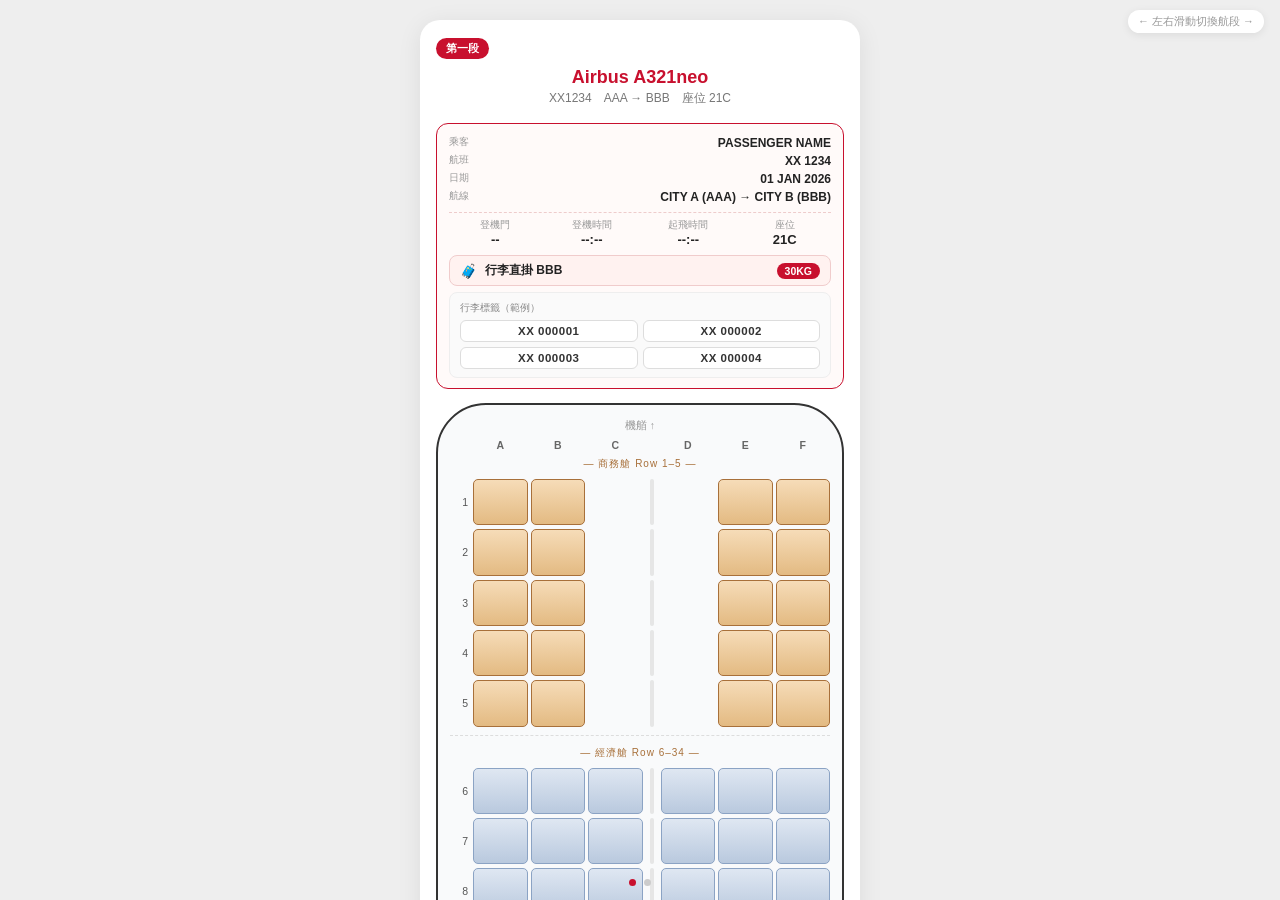
==== index.html @ 6c73b3c2 "Add boarding pass viewer prototype Pure front-end (HTML/CSS/vanilla JS) boarding pass / seatmap view" ====
<!DOCTYPE html>
<html lang="zh-Hant">
<head>
<meta charset="UTF-8">
<meta name="viewport" content="width=device-width, initial-scale=1">
<title>座位圖</title>
<style>
  :root{
    --seat-econ-a: #dfe7f2;
    --seat-econ-b: #b9c9de;
    --seat-biz-a: #f6dcb8;
    --seat-biz-b: #e3ba82;
    --seat-exit-a: #ffd0d0;
    --seat-exit-b: #f4a8a8;
    --you: #c62828;
    --fam: #2e7d32;
    --line: #333;
  }
  *{box-sizing:border-box;}
  html,body{margin:0;height:100%;background:#eee;}
  body{
    font-family: -apple-system, "PingFang TC", "Noto Sans TC", Arial, sans-serif;
  }
  .pager{
    display:flex;
    overflow-x:auto;
    scroll-snap-type:x mandatory;
    -webkit-overflow-scrolling:touch;
    width:100%;
    height:100vh;
  }
  .page{
    flex:0 0 100%;
    scroll-snap-align:start;
    display:flex;
    justify-content:center;
    align-items:flex-start;
    padding:20px 12px 40px;
    overflow-y:auto;
  }
  .card{
    width:100%;
    max-width:440px;
    background:#fff;
    border-radius:20px;
    box-shadow:0 4px 24px rgba(0,0,0,0.08);
    padding:18px 16px 24px;
  }
  .flight-tag{
    display:inline-block;
    background:#c8102e;
    color:#fff;
    font-size:11px;
    font-weight:700;
    padding:3px 10px;
    border-radius:20px;
    margin-bottom:8px;
  }
  .title{
    text-align:center;
    color:#c8102e;
    font-size:18px;
    font-weight:700;
    margin:0 0 2px;
  }
  .subtitle{
    text-align:center;
    color:#777;
    font-size:12px;
    margin:0 0 16px;
  }
  .fuselage{
    border:2px solid var(--line);
    border-radius:50px;
    padding:14px 12px 16px;
    background:#f9fafb;
  }
  .nose, .tail{
    text-align:center;
    font-size:10.5px;
    color:#999;
    margin-bottom:6px;
  }
  .tail{margin-top:8px;margin-bottom:0;}
  .col-labels{
    display:grid;
    gap:3px;
    font-size:10.5px;
    font-weight:700;
    color:#666;
    text-align:center;
    margin-bottom:4px;
  }
  .row{
    display:grid;
    gap:3px;
    align-items:center;
    margin-bottom:4px;
  }
  .cols-6{grid-template-columns: 20px repeat(3, 1fr) 12px repeat(3, 1fr);}
  .cols-9{grid-template-columns: 20px repeat(3, 1fr) 10px repeat(3, 1fr) 10px repeat(3, 1fr);}
  .row-num{
    font-size:10.5px;
    color:#555;
    text-align:right;
    padding-right:2px;
  }
  .aisle{height:100%;display:flex;justify-content:center;}
  .aisle::before{content:"";width:4px;background:#e6e6e6;border-radius:2px;}
  .seat{
    aspect-ratio: 1 / 0.85;
    border-radius:5px;
    display:flex;align-items:center;justify-content:center;
    font-size:9px;font-weight:600;color:#456;
    border:1px solid #8ba3c4;
    background:linear-gradient(180deg, var(--seat-econ-a), var(--seat-econ-b));
  }
  .seat.biz{background:linear-gradient(180deg, var(--seat-biz-a), var(--seat-biz-b));border-color:#a8703a;color:#6b4319;}
  .seat.exit{background:linear-gradient(180deg, var(--seat-exit-a), var(--seat-exit-b));border-color:#c85c5c;color:#8a3a3a;}
  .seat.you{background:linear-gradient(180deg, #ff5252, var(--you));border-color:#7a0000;color:#fff;font-weight:800;box-shadow:0 0 0 2px #fff, 0 0 0 3.5px var(--you);}
  .seat.fam{background:linear-gradient(180deg, #66bb6a, var(--fam));border-color:#1b4d1e;color:#fff;font-weight:800;box-shadow:0 0 0 2px #fff, 0 0 0 3.5px var(--fam);}
  .seat.lav{background:#e6e6e6;border-color:#aaa;color:#999;}
  .section-label{text-align:center;font-size:10px;color:#a8703a;margin:6px 0 8px;letter-spacing:1px;}
  .divider{border:none;border-top:1px dashed #ddd;margin:8px 0 10px;}
  .legend{margin-top:16px;display:grid;grid-template-columns: 1fr 1fr;gap:7px 14px;font-size:11px;}
  .legend-item{display:flex;align-items:center;gap:6px;}
  .legend-swatch{width:14px;height:14px;border-radius:4px;flex-shrink:0;}
  .summary{margin-top:16px;background:#fff5f5;border:1.5px solid var(--you);border-radius:12px;padding:10px 14px;font-size:12px;line-height:1.7;color:#444;}
  .summary b{color:var(--you);}

  .ticket-info{
    border:1.5px solid #c8102e;
    border-radius:12px;
    padding:10px 12px;
    margin-bottom:14px;
    background:#fffaf9;
  }
  .ti-row{
    display:flex;
    justify-content:space-between;
    font-size:12px;
    padding:2px 0;
  }
  .ti-grid{
    display:grid;
    grid-template-columns: repeat(4, 1fr);
    gap:4px;
    margin-top:6px;
    padding-top:6px;
    border-top:1px dashed #eecccc;
  }
  .ti-grid > div{
    display:flex;
    flex-direction:column;
    align-items:center;
    text-align:center;
  }
  .ti-label{
    color:#999;
    font-size:9.5px;
  }
  .ti-value{
    color:#222;
    font-weight:700;
    font-size:12px;
  }
  .ti-grid .ti-value{font-size:13px;}

  .bag-row{
    display:flex;
    align-items:center;
    gap:8px;
    margin-top:8px;
    padding:6px 10px;
    background:#fff2f0;
    border:1px solid #f0cccc;
    border-radius:8px;
  }
  .bag-icon{font-size:14px;}
  .bag-row .ti-value{flex:1;}
  .bag-weight{
    background:#c8102e;
    color:#fff;
    font-size:10.5px;
    font-weight:700;
    padding:2px 8px;
    border-radius:20px;
  }

  .bag-tags{
    margin-top:6px;
    padding:8px 10px;
    background:#fafafa;
    border:1px solid #eee;
    border-radius:8px;
  }
  .bag-tags-title{
    font-size:10px;
    color:#888;
    margin-bottom:5px;
  }
  .bag-tags-list{
    display:grid;
    grid-template-columns: 1fr 1fr;
    gap:5px;
  }
  .bag-tags-list span{
    font-size:11.5px;
    font-weight:700;
    color:#333;
    background:#fff;
    border:1px solid #ddd;
    border-radius:6px;
    padding:4px 6px;
    text-align:center;
    letter-spacing:0.5px;
  }

  .dots{
    position:fixed;
    bottom:14px;left:0;right:0;
    display:flex;justify-content:center;gap:8px;
    pointer-events:none;
  }
  .dot{width:7px;height:7px;border-radius:50%;background:#ccc;transition:background .2s;}
  .dot.active{background:#c8102e;}
  .swipe-hint{
    position:fixed;top:10px;right:16px;
    font-size:11px;color:#999;
    background:#fff;padding:4px 10px;border-radius:20px;
    box-shadow:0 2px 8px rgba(0,0,0,0.08);
  }
</style>
</head>
<body>

<div class="swipe-hint">← 左右滑動切換航段 →</div>

<div class="pager" id="pager">

  <!-- ============ PAGE 1 : CDG -> IST ============ -->
  <div class="page">
    <div class="card">
      <span class="flight-tag">第一段</span>
      <p class="title">Airbus A321neo</p>
      <p class="subtitle">XX1234　AAA → BBB　座位 21C</p>

      <div class="ticket-info">
        <div class="ti-row"><span class="ti-label">乘客</span><span class="ti-value">PASSENGER NAME</span></div>
        <div class="ti-row"><span class="ti-label">航班</span><span class="ti-value">XX 1234</span></div>
        <div class="ti-row"><span class="ti-label">日期</span><span class="ti-value">01 JAN 2026</span></div>
        <div class="ti-row"><span class="ti-label">航線</span><span class="ti-value">CITY A (AAA) → CITY B (BBB)</span></div>
        <div class="ti-grid">
          <div><span class="ti-label">登機門</span><span class="ti-value">--</span></div>
          <div><span class="ti-label">登機時間</span><span class="ti-value">--:--</span></div>
          <div><span class="ti-label">起飛時間</span><span class="ti-value">--:--</span></div>
          <div><span class="ti-label">座位</span><span class="ti-value">21C</span></div>
        </div>
        <div class="bag-row">
          <span class="bag-icon">🧳</span>
          <span class="ti-value" style="font-size:12px">行李直掛 BBB</span>
          <span class="bag-weight">30KG</span>
        </div>
        <div class="bag-tags">
          <div class="bag-tags-title">行李標籤（範例）</div>
          <div class="bag-tags-list">
            <span>XX 000001</span>
            <span>XX 000002</span>
            <span>XX 000003</span>
            <span>XX 000004</span>
          </div>
        </div>
      </div>

      <div class="fuselage">
        <div class="nose">機艏 ↑</div>
        <div class="col-labels cols-6">
          <div></div><div>A</div><div>B</div><div>C</div><div></div><div>D</div><div>E</div><div>F</div>
        </div>

        <div class="section-label">— 商務艙 Row 1–5 —</div>
        <div id="biz-rows"></div>

        <hr class="divider">

        <div class="section-label">— 經濟艙 Row 6–34 —</div>
        <div id="econ-rows"></div>

        <div class="tail">↓ 機尾</div>
      </div>

      <div class="legend">
        <div class="legend-item"><span class="legend-swatch" style="background:linear-gradient(180deg,var(--seat-biz-a),var(--seat-biz-b));border:1px solid #a8703a"></span>商務艙</div>
        <div class="legend-item"><span class="legend-swatch" style="background:linear-gradient(180deg,var(--seat-econ-a),var(--seat-econ-b));border:1px solid #8ba3c4"></span>經濟艙</div>
        <div class="legend-item"><span class="legend-swatch" style="background:linear-gradient(180deg,var(--seat-exit-a),var(--seat-exit-b));border:1px solid #c85c5c"></span>緊急出口排</div>
        <div class="legend-item"><span class="legend-swatch" style="background:#e6e6e6;border:1px solid #aaa"></span>近洗手間</div>
        <div class="legend-item"><span class="legend-swatch" style="background:linear-gradient(180deg,#ff5252,var(--you));border:1px solid #7a0000"></span><span style="color:var(--you);font-weight:700">21C（您）</span></div>
        <div class="legend-item"><span class="legend-swatch" style="background:linear-gradient(180deg,#66bb6a,var(--fam));border:1px solid #1b4d1e"></span><span style="color:var(--fam);font-weight:700">21D／21E</span></div>
      </div>

      <div class="summary">
        <b>座位摘要</b><br>
        您的座位：<b>21C</b>（左側走道座）<br>
        同排另兩位：<b>21D／21E</b>（走道另一側）<br>
        機型：Airbus A321neo，經濟艙 3-3 配置
      </div>
    </div>
  </div>

  <!-- ============ PAGE 2 : IST -> TPE ============ -->
  <div class="page">
    <div class="card">
      <span class="flight-tag" style="background:#2e7d32">第二段</span>
      <p class="title">Boeing 787-9 Dreamliner</p>
      <p class="subtitle">XX5678　BBB → CCC　座位 38H</p>

      <div class="ticket-info" style="border-color:#2e7d32">
        <div class="ti-row"><span class="ti-label">乘客</span><span class="ti-value">PASSENGER NAME</span></div>
        <div class="ti-row"><span class="ti-label">航班</span><span class="ti-value">XX 5678</span></div>
        <div class="ti-row"><span class="ti-label">日期</span><span class="ti-value">02 JAN 2026</span></div>
        <div class="ti-row"><span class="ti-label">航線</span><span class="ti-value">CITY B (BBB) → CITY C (CCC)</span></div>
        <div class="ti-grid">
          <div><span class="ti-label">登機門</span><span class="ti-value">待公布</span></div>
          <div><span class="ti-label">登機時間</span><span class="ti-value">--:--</span></div>
          <div><span class="ti-label">起飛時間</span><span class="ti-value">--:--</span></div>
          <div><span class="ti-label">座位</span><span class="ti-value">38H</span></div>
        </div>
        <div class="bag-row" style="border-color:#c9e6ca;background:#f4faf4">
          <span class="bag-icon">🧳</span>
          <span class="ti-value" style="font-size:12px">同一行李，免在轉機點提領</span>
          <span class="bag-weight" style="background:#2e7d32">30KG</span>
        </div>
        <div class="bag-tags" style="border-color:#c9e6ca">
          <div class="bag-tags-title">行李標籤（範例）</div>
          <div class="bag-tags-list">
            <span>XX 000001</span>
            <span>XX 000002</span>
            <span>XX 000003</span>
            <span>XX 000004</span>
          </div>
        </div>
      </div>

      <div class="fuselage">
        <div class="nose">機艏 ↑</div>
        <div class="col-labels cols-9">
          <div></div><div>A</div><div>B</div><div>C</div><div></div><div>D</div><div>E</div><div>F</div><div></div><div>G</div><div>H</div><div>J</div>
        </div>

        <div class="section-label">— 商務艙 Row 1–8（1-2-1）—</div>
        <div id="biz789"></div>

        <hr class="divider">

        <div class="section-label">— 經濟艙 Row 20–43（3-3-3）—</div>
        <div id="econ789"></div>

        <div class="tail">↓ 機尾</div>
      </div>

      <div class="legend">
        <div class="legend-item"><span class="legend-swatch" style="background:linear-gradient(180deg,var(--seat-biz-a),var(--seat-biz-b));border:1px solid #a8703a"></span>商務艙</div>
        <div class="legend-item"><span class="legend-swatch" style="background:linear-gradient(180deg,var(--seat-econ-a),var(--seat-econ-b));border:1px solid #8ba3c4"></span>經濟艙</div>
        <div class="legend-item"><span class="legend-swatch" style="background:linear-gradient(180deg,var(--seat-exit-a),var(--seat-exit-b));border:1px solid #c85c5c"></span>緊急出口排</div>
        <div class="legend-item"><span class="legend-swatch" style="background:#e6e6e6;border:1px solid #aaa"></span>近洗手間</div>
        <div class="legend-item" style="grid-column: span 2;"><span class="legend-swatch" style="background:linear-gradient(180deg,#ff5252,var(--you));border:1px solid #7a0000"></span><span style="color:var(--you);font-weight:700">38H（您）— 中間排座位</span></div>
      </div>

      <div class="summary">
        <b>座位摘要</b><br>
        您的座位：<b>38H</b>（右側區塊中間座）<br>
        機型：Boeing 787-9，經濟艙 3-3-3 配置（A-B-C｜D-E-F｜G-H-J）<br>
        提醒：H 是三人一組中間的位置，不靠窗也不靠走道
      </div>
    </div>
  </div>

</div>

<div class="dots">
  <div class="dot active" data-i="0"></div>
  <div class="dot" data-i="1"></div>
</div>

<script>
  // ---- PAGE 1: A321neo generation ----
  const bizRows = document.getElementById('biz-rows');
  const econRows = document.getElementById('econ-rows');

  function makeRow6(num, opts={}) {
    const row = document.createElement('div');
    row.className = 'row cols-6';
    const rowNum = document.createElement('div');
    rowNum.className = 'row-num';
    rowNum.textContent = num;
    row.appendChild(rowNum);

    const labels = ['A','B','C','D','E','F'];
    const seatClasses = opts.seatClass || '';
    const highlight = opts.highlight || {};

    labels.slice(0,3).forEach(letter=>{
      const s = document.createElement('div');
      let cls = 'seat ' + seatClasses;
      if (highlight[letter]) cls += ' ' + highlight[letter];
      s.className = cls.trim();
      s.textContent = opts.showLetters ? letter : '';
      row.appendChild(s);
    });
    const aisle = document.createElement('div');
    aisle.className = 'aisle';
    row.appendChild(aisle);
    labels.slice(3,6).forEach(letter=>{
      const s = document.createElement('div');
      let cls = 'seat ' + seatClasses;
      if (highlight[letter]) cls += ' ' + highlight[letter];
      s.className = cls.trim();
      s.textContent = opts.showLetters ? letter : '';
      row.appendChild(s);
    });
    return row;
  }

  for (let r=1; r<=5; r++){
    const row = document.createElement('div');
    row.className = 'row cols-6';
    const rowNum = document.createElement('div');
    rowNum.className='row-num';
    rowNum.textContent = r;
    row.appendChild(rowNum);
    ['A','B'].forEach(()=>{
      const s = document.createElement('div'); s.className='seat biz'; row.appendChild(s);
    });
    row.appendChild(document.createElement('div'));
    const aisle = document.createElement('div'); aisle.className='aisle'; row.appendChild(aisle);
    row.appendChild(document.createElement('div'));
    ['E','F'].forEach(()=>{
      const s = document.createElement('div'); s.className='seat biz'; row.appendChild(s);
    });
    bizRows.appendChild(row);
  }

  for (let r=6; r<=34; r++){
    let opts = {seatClass:'', showLetters:false};
    if (r===13 || r===14) opts.seatClass = 'exit';
    if (r===21) { opts.showLetters = true; opts.highlight = {C:'you', D:'fam', E:'fam'}; }
    if (r>=31) opts.seatClass = 'lav';
    econRows.appendChild(makeRow6(r, opts));
  }

  // ---- PAGE 2: 787-9 generation (3-3-3) ----
  const biz789 = document.getElementById('biz789');
  const econ789 = document.getElementById('econ789');

  function makeRow9(num, opts={}) {
    const row = document.createElement('div');
    row.className = 'row cols-9';
    const rowNum = document.createElement('div');
    rowNum.className = 'row-num';
    rowNum.textContent = num;
    row.appendChild(rowNum);

    const labels = ['A','B','C','D','E','F','G','H','J'];
    const seatClasses = opts.seatClass || '';
    const highlight = opts.highlight || {};

    function block(letters){
      letters.forEach(letter=>{
        const s = document.createElement('div');
        let cls = 'seat ' + seatClasses;
        if (highlight[letter]) cls += ' ' + highlight[letter];
        s.className = cls.trim();
        s.textContent = opts.showLetters ? letter : '';
        row.appendChild(s);
      });
    }
    block(labels.slice(0,3));
    const a1 = document.createElement('div'); a1.className='aisle'; row.appendChild(a1);
    block(labels.slice(3,6));
    const a2 = document.createElement('div'); a2.className='aisle'; row.appendChild(a2);
    block(labels.slice(6,9));
    return row;
  }

  // Business 1-2-1: rows 1-8, only show A and J as single seats, D/E or E/F center pair varies row-odd/even
  // Simplify visual: show A (window), D-E pair or E-F pair center depending on parity, J (window)
  for (let r=1; r<=8; r++){
    const row = document.createElement('div');
    row.className = 'row cols-9';
    const rowNum = document.createElement('div');
    rowNum.className='row-num'; rowNum.textContent = r;
    row.appendChild(rowNum);

    const sA = document.createElement('div'); sA.className='seat biz'; row.appendChild(sA);
    row.appendChild(document.createElement('div'));
    row.appendChild(document.createElement('div'));

    const aisle1 = document.createElement('div'); aisle1.className='aisle'; row.appendChild(aisle1);

    // center pair, offset depending on odd/even to hint honeymoon seating
    if (r % 2 === 1){
      row.appendChild(document.createElement('div'));
      const c1 = document.createElement('div'); c1.className='seat biz'; row.appendChild(c1);
      const c2 = document.createElement('div'); c2.className='seat biz'; row.appendChild(c2);
    } else {
      const c1 = document.createElement('div'); c1.className='seat biz'; row.appendChild(c1);
      const c2 = document.createElement('div'); c2.className='seat biz'; row.appendChild(c2);
      row.appendChild(document.createElement('div'));
    }

    const aisle2 = document.createElement('div'); aisle2.className='aisle'; row.appendChild(aisle2);

    row.appendChild(document.createElement('div'));
    row.appendChild(document.createElement('div'));
    const sJ = document.createElement('div'); sJ.className='seat biz'; row.appendChild(sJ);

    biz789.appendChild(row);
  }

  // Economy rows 20-43 (approx numbering), highlight row 38 with H
  for (let r=20; r<=43; r++){
    let opts = {seatClass:'', showLetters:false};
    if (r===30 || r===31) opts.seatClass = 'exit';
    if (r===38) { opts.showLetters = true; opts.highlight = {H:'you'}; }
    if (r>=40) opts.seatClass = 'lav';
    econ789.appendChild(makeRow9(r, opts));
  }

  // ---- Dots sync ----
  const pager = document.getElementById('pager');
  const dots = document.querySelectorAll('.dot');
  pager.addEventListener('scroll', ()=>{
    const idx = Math.round(pager.scrollLeft / pager.clientWidth);
    dots.forEach((d,i)=> d.classList.toggle('active', i===idx));
  });
  dots.forEach(d=>{
    d.style.pointerEvents = 'auto';
    d.addEventListener('click', ()=>{
      const i = parseInt(d.dataset.i);
      pager.scrollTo({left: i*pager.clientWidth, behavior:'smooth'});
    });
  });
</script>
</body>
</html>
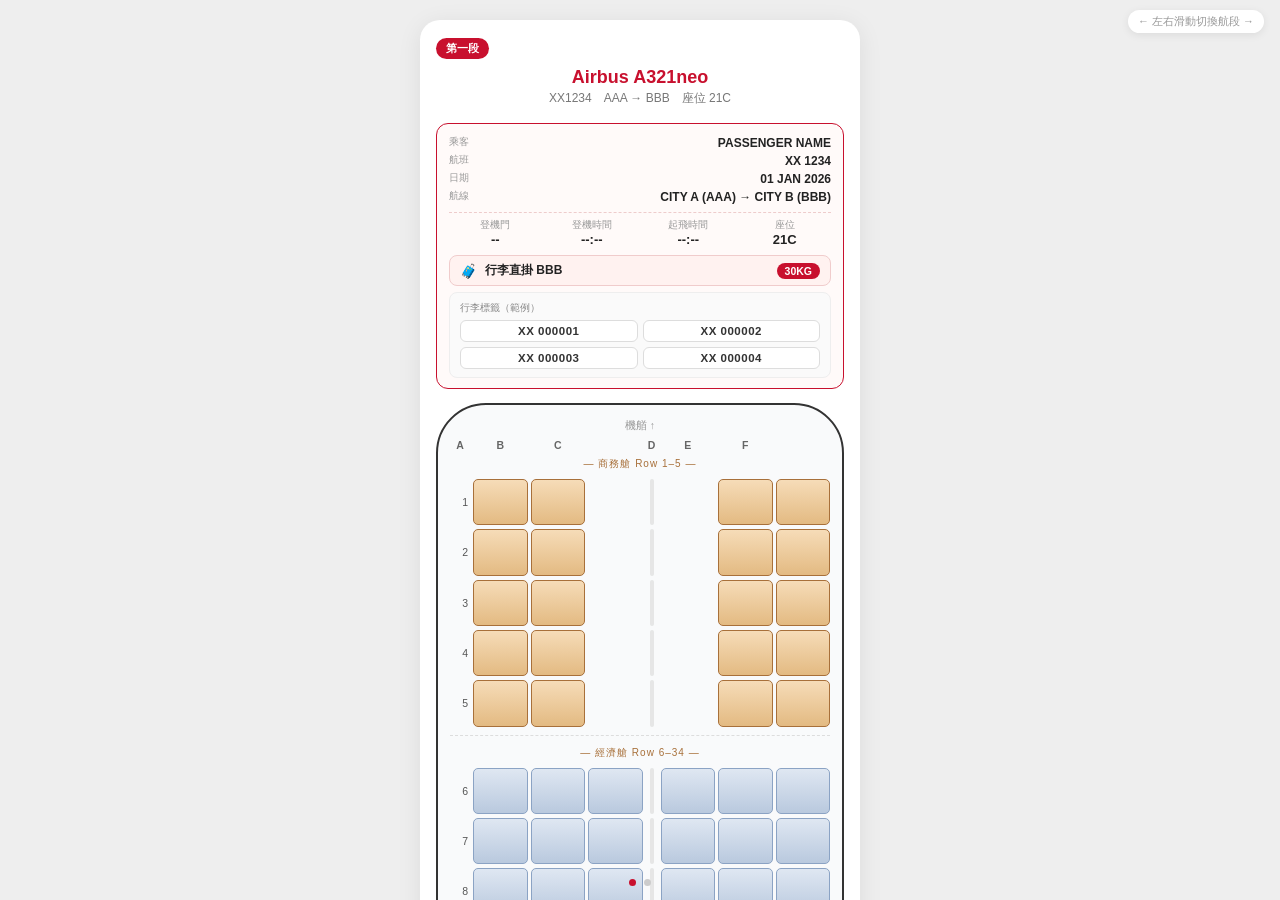
==== commit c286e360: "Connect scanned boarding pass to seat map via manual aircraft picker - Extract seat map rendering (s" ====
--- a/index.html
+++ b/index.html
@@ -4,18 +4,8 @@
 <meta charset="UTF-8">
 <meta name="viewport" content="width=device-width, initial-scale=1">
 <title>座位圖</title>
+<link rel="stylesheet" href="seatmap.css">
 <style>
-  :root{
-    --seat-econ-a: #dfe7f2;
-    --seat-econ-b: #b9c9de;
-    --seat-biz-a: #f6dcb8;
-    --seat-biz-b: #e3ba82;
-    --seat-exit-a: #ffd0d0;
-    --seat-exit-b: #f4a8a8;
-    --you: #c62828;
-    --fam: #2e7d32;
-    --line: #333;
-  }
   *{box-sizing:border-box;}
   html,body{margin:0;height:100%;background:#eee;}
   body{
@@ -69,65 +59,6 @@
     font-size:12px;
     margin:0 0 16px;
   }
-  .fuselage{
-    border:2px solid var(--line);
-    border-radius:50px;
-    padding:14px 12px 16px;
-    background:#f9fafb;
-  }
-  .nose, .tail{
-    text-align:center;
-    font-size:10.5px;
-    color:#999;
-    margin-bottom:6px;
-  }
-  .tail{margin-top:8px;margin-bottom:0;}
-  .col-labels{
-    display:grid;
-    gap:3px;
-    font-size:10.5px;
-    font-weight:700;
-    color:#666;
-    text-align:center;
-    margin-bottom:4px;
-  }
-  .row{
-    display:grid;
-    gap:3px;
-    align-items:center;
-    margin-bottom:4px;
-  }
-  .cols-6{grid-template-columns: 20px repeat(3, 1fr) 12px repeat(3, 1fr);}
-  .cols-9{grid-template-columns: 20px repeat(3, 1fr) 10px repeat(3, 1fr) 10px repeat(3, 1fr);}
-  .row-num{
-    font-size:10.5px;
-    color:#555;
-    text-align:right;
-    padding-right:2px;
-  }
-  .aisle{height:100%;display:flex;justify-content:center;}
-  .aisle::before{content:"";width:4px;background:#e6e6e6;border-radius:2px;}
-  .seat{
-    aspect-ratio: 1 / 0.85;
-    border-radius:5px;
-    display:flex;align-items:center;justify-content:center;
-    font-size:9px;font-weight:600;color:#456;
-    border:1px solid #8ba3c4;
-    background:linear-gradient(180deg, var(--seat-econ-a), var(--seat-econ-b));
-  }
-  .seat.biz{background:linear-gradient(180deg, var(--seat-biz-a), var(--seat-biz-b));border-color:#a8703a;color:#6b4319;}
-  .seat.exit{background:linear-gradient(180deg, var(--seat-exit-a), var(--seat-exit-b));border-color:#c85c5c;color:#8a3a3a;}
-  .seat.you{background:linear-gradient(180deg, #ff5252, var(--you));border-color:#7a0000;color:#fff;font-weight:800;box-shadow:0 0 0 2px #fff, 0 0 0 3.5px var(--you);}
-  .seat.fam{background:linear-gradient(180deg, #66bb6a, var(--fam));border-color:#1b4d1e;color:#fff;font-weight:800;box-shadow:0 0 0 2px #fff, 0 0 0 3.5px var(--fam);}
-  .seat.lav{background:#e6e6e6;border-color:#aaa;color:#999;}
-  .section-label{text-align:center;font-size:10px;color:#a8703a;margin:6px 0 8px;letter-spacing:1px;}
-  .divider{border:none;border-top:1px dashed #ddd;margin:8px 0 10px;}
-  .legend{margin-top:16px;display:grid;grid-template-columns: 1fr 1fr;gap:7px 14px;font-size:11px;}
-  .legend-item{display:flex;align-items:center;gap:6px;}
-  .legend-swatch{width:14px;height:14px;border-radius:4px;flex-shrink:0;}
-  .summary{margin-top:16px;background:#fff5f5;border:1.5px solid var(--you);border-radius:12px;padding:10px 14px;font-size:12px;line-height:1.7;color:#444;}
-  .summary b{color:var(--you);}
-
   .ticket-info{
     border:1.5px solid #c8102e;
     border-radius:12px;
@@ -272,22 +203,7 @@
         </div>
       </div>
 
-      <div class="fuselage">
-        <div class="nose">機艏 ↑</div>
-        <div class="col-labels cols-6">
-          <div></div><div>A</div><div>B</div><div>C</div><div></div><div>D</div><div>E</div><div>F</div>
-        </div>
-
-        <div class="section-label">— 商務艙 Row 1–5 —</div>
-        <div id="biz-rows"></div>
-
-        <hr class="divider">
-
-        <div class="section-label">— 經濟艙 Row 6–34 —</div>
-        <div id="econ-rows"></div>
-
-        <div class="tail">↓ 機尾</div>
-      </div>
+      <div id="fuselage-1"></div>
 
       <div class="legend">
         <div class="legend-item"><span class="legend-swatch" style="background:linear-gradient(180deg,var(--seat-biz-a),var(--seat-biz-b));border:1px solid #a8703a"></span>商務艙</div>
@@ -341,22 +257,7 @@
         </div>
       </div>
 
-      <div class="fuselage">
-        <div class="nose">機艏 ↑</div>
-        <div class="col-labels cols-9">
-          <div></div><div>A</div><div>B</div><div>C</div><div></div><div>D</div><div>E</div><div>F</div><div></div><div>G</div><div>H</div><div>J</div>
-        </div>
-
-        <div class="section-label">— 商務艙 Row 1–8（1-2-1）—</div>
-        <div id="biz789"></div>
-
-        <hr class="divider">
-
-        <div class="section-label">— 經濟艙 Row 20–43（3-3-3）—</div>
-        <div id="econ789"></div>
-
-        <div class="tail">↓ 機尾</div>
-      </div>
+      <div id="fuselage-2"></div>
 
       <div class="legend">
         <div class="legend-item"><span class="legend-swatch" style="background:linear-gradient(180deg,var(--seat-biz-a),var(--seat-biz-b));border:1px solid #a8703a"></span>商務艙</div>
@@ -382,149 +283,14 @@
   <div class="dot" data-i="1"></div>
 </div>
 
+<script src="seatmap.js"></script>
 <script>
-  // ---- PAGE 1: A321neo generation ----
-  const bizRows = document.getElementById('biz-rows');
-  const econRows = document.getElementById('econ-rows');
-
-  function makeRow6(num, opts={}) {
-    const row = document.createElement('div');
-    row.className = 'row cols-6';
-    const rowNum = document.createElement('div');
-    rowNum.className = 'row-num';
-    rowNum.textContent = num;
-    row.appendChild(rowNum);
-
-    const labels = ['A','B','C','D','E','F'];
-    const seatClasses = opts.seatClass || '';
-    const highlight = opts.highlight || {};
-
-    labels.slice(0,3).forEach(letter=>{
-      const s = document.createElement('div');
-      let cls = 'seat ' + seatClasses;
-      if (highlight[letter]) cls += ' ' + highlight[letter];
-      s.className = cls.trim();
-      s.textContent = opts.showLetters ? letter : '';
-      row.appendChild(s);
-    });
-    const aisle = document.createElement('div');
-    aisle.className = 'aisle';
-    row.appendChild(aisle);
-    labels.slice(3,6).forEach(letter=>{
-      const s = document.createElement('div');
-      let cls = 'seat ' + seatClasses;
-      if (highlight[letter]) cls += ' ' + highlight[letter];
-      s.className = cls.trim();
-      s.textContent = opts.showLetters ? letter : '';
-      row.appendChild(s);
-    });
-    return row;
-  }
-
-  for (let r=1; r<=5; r++){
-    const row = document.createElement('div');
-    row.className = 'row cols-6';
-    const rowNum = document.createElement('div');
-    rowNum.className='row-num';
-    rowNum.textContent = r;
-    row.appendChild(rowNum);
-    ['A','B'].forEach(()=>{
-      const s = document.createElement('div'); s.className='seat biz'; row.appendChild(s);
-    });
-    row.appendChild(document.createElement('div'));
-    const aisle = document.createElement('div'); aisle.className='aisle'; row.appendChild(aisle);
-    row.appendChild(document.createElement('div'));
-    ['E','F'].forEach(()=>{
-      const s = document.createElement('div'); s.className='seat biz'; row.appendChild(s);
-    });
-    bizRows.appendChild(row);
-  }
-
-  for (let r=6; r<=34; r++){
-    let opts = {seatClass:'', showLetters:false};
-    if (r===13 || r===14) opts.seatClass = 'exit';
-    if (r===21) { opts.showLetters = true; opts.highlight = {C:'you', D:'fam', E:'fam'}; }
-    if (r>=31) opts.seatClass = 'lav';
-    econRows.appendChild(makeRow6(r, opts));
-  }
-
-  // ---- PAGE 2: 787-9 generation (3-3-3) ----
-  const biz789 = document.getElementById('biz789');
-  const econ789 = document.getElementById('econ789');
-
-  function makeRow9(num, opts={}) {
-    const row = document.createElement('div');
-    row.className = 'row cols-9';
-    const rowNum = document.createElement('div');
-    rowNum.className = 'row-num';
-    rowNum.textContent = num;
-    row.appendChild(rowNum);
-
-    const labels = ['A','B','C','D','E','F','G','H','J'];
-    const seatClasses = opts.seatClass || '';
-    const highlight = opts.highlight || {};
-
-    function block(letters){
-      letters.forEach(letter=>{
-        const s = document.createElement('div');
-        let cls = 'seat ' + seatClasses;
-        if (highlight[letter]) cls += ' ' + highlight[letter];
-        s.className = cls.trim();
-        s.textContent = opts.showLetters ? letter : '';
-        row.appendChild(s);
-      });
-    }
-    block(labels.slice(0,3));
-    const a1 = document.createElement('div'); a1.className='aisle'; row.appendChild(a1);
-    block(labels.slice(3,6));
-    const a2 = document.createElement('div'); a2.className='aisle'; row.appendChild(a2);
-    block(labels.slice(6,9));
-    return row;
-  }
-
-  // Business 1-2-1: rows 1-8, only show A and J as single seats, D/E or E/F center pair varies row-odd/even
-  // Simplify visual: show A (window), D-E pair or E-F pair center depending on parity, J (window)
-  for (let r=1; r<=8; r++){
-    const row = document.createElement('div');
-    row.className = 'row cols-9';
-    const rowNum = document.createElement('div');
-    rowNum.className='row-num'; rowNum.textContent = r;
-    row.appendChild(rowNum);
-
-    const sA = document.createElement('div'); sA.className='seat biz'; row.appendChild(sA);
-    row.appendChild(document.createElement('div'));
-    row.appendChild(document.createElement('div'));
-
-    const aisle1 = document.createElement('div'); aisle1.className='aisle'; row.appendChild(aisle1);
-
-    // center pair, offset depending on odd/even to hint honeymoon seating
-    if (r % 2 === 1){
-      row.appendChild(document.createElement('div'));
-      const c1 = document.createElement('div'); c1.className='seat biz'; row.appendChild(c1);
-      const c2 = document.createElement('div'); c2.className='seat biz'; row.appendChild(c2);
-    } else {
-      const c1 = document.createElement('div'); c1.className='seat biz'; row.appendChild(c1);
-      const c2 = document.createElement('div'); c2.className='seat biz'; row.appendChild(c2);
-      row.appendChild(document.createElement('div'));
-    }
-
-    const aisle2 = document.createElement('div'); aisle2.className='aisle'; row.appendChild(aisle2);
-
-    row.appendChild(document.createElement('div'));
-    row.appendChild(document.createElement('div'));
-    const sJ = document.createElement('div'); sJ.className='seat biz'; row.appendChild(sJ);
-
-    biz789.appendChild(row);
-  }
-
-  // Economy rows 20-43 (approx numbering), highlight row 38 with H
-  for (let r=20; r<=43; r++){
-    let opts = {seatClass:'', showLetters:false};
-    if (r===30 || r===31) opts.seatClass = 'exit';
-    if (r===38) { opts.showLetters = true; opts.highlight = {H:'you'}; }
-    if (r>=40) opts.seatClass = 'lav';
-    econ789.appendChild(makeRow9(r, opts));
-  }
+  document.getElementById('fuselage-1').appendChild(
+    SeatMap.render({ type: 'A321neo', you: { row: 21, col: 'C' }, companions: [{ row: 21, col: 'D' }, { row: 21, col: 'E' }] })
+  );
+  document.getElementById('fuselage-2').appendChild(
+    SeatMap.render({ type: '787-9', you: { row: 38, col: 'H' } })
+  );
 
   // ---- Dots sync ----
   const pager = document.getElementById('pager');
--- a/seatmap.css
+++ b/seatmap.css
@@ -0,0 +1,73 @@
+/*
+ * seatmap.css — 座位圖共用樣式
+ * index.html 與 scanner.html 共用，避免兩頁各自維護一份幾乎相同的 CSS。
+ */
+:root{
+  --seat-econ-a: #dfe7f2;
+  --seat-econ-b: #b9c9de;
+  --seat-biz-a: #f6dcb8;
+  --seat-biz-b: #e3ba82;
+  --seat-exit-a: #ffd0d0;
+  --seat-exit-b: #f4a8a8;
+  --you: #c62828;
+  --fam: #2e7d32;
+  --line: #333;
+}
+.fuselage{
+  border:2px solid var(--line);
+  border-radius:50px;
+  padding:14px 12px 16px;
+  background:#f9fafb;
+}
+.nose, .tail{
+  text-align:center;
+  font-size:10.5px;
+  color:#999;
+  margin-bottom:6px;
+}
+.tail{margin-top:8px;margin-bottom:0;}
+.col-labels{
+  display:grid;
+  gap:3px;
+  font-size:10.5px;
+  font-weight:700;
+  color:#666;
+  text-align:center;
+  margin-bottom:4px;
+}
+.row{
+  display:grid;
+  gap:3px;
+  align-items:center;
+  margin-bottom:4px;
+}
+.cols-6{grid-template-columns: 20px repeat(3, 1fr) 12px repeat(3, 1fr);}
+.cols-9{grid-template-columns: 20px repeat(3, 1fr) 10px repeat(3, 1fr) 10px repeat(3, 1fr);}
+.row-num{
+  font-size:10.5px;
+  color:#555;
+  text-align:right;
+  padding-right:2px;
+}
+.aisle{height:100%;display:flex;justify-content:center;}
+.aisle::before{content:"";width:4px;background:#e6e6e6;border-radius:2px;}
+.seat{
+  aspect-ratio: 1 / 0.85;
+  border-radius:5px;
+  display:flex;align-items:center;justify-content:center;
+  font-size:9px;font-weight:600;color:#456;
+  border:1px solid #8ba3c4;
+  background:linear-gradient(180deg, var(--seat-econ-a), var(--seat-econ-b));
+}
+.seat.biz{background:linear-gradient(180deg, var(--seat-biz-a), var(--seat-biz-b));border-color:#a8703a;color:#6b4319;}
+.seat.exit{background:linear-gradient(180deg, var(--seat-exit-a), var(--seat-exit-b));border-color:#c85c5c;color:#8a3a3a;}
+.seat.you{background:linear-gradient(180deg, #ff5252, var(--you));border-color:#7a0000;color:#fff;font-weight:800;box-shadow:0 0 0 2px #fff, 0 0 0 3.5px var(--you);}
+.seat.fam{background:linear-gradient(180deg, #66bb6a, var(--fam));border-color:#1b4d1e;color:#fff;font-weight:800;box-shadow:0 0 0 2px #fff, 0 0 0 3.5px var(--fam);}
+.seat.lav{background:#e6e6e6;border-color:#aaa;color:#999;}
+.section-label{text-align:center;font-size:10px;color:#a8703a;margin:6px 0 8px;letter-spacing:1px;}
+.divider{border:none;border-top:1px dashed #ddd;margin:8px 0 10px;}
+.legend{margin-top:16px;display:grid;grid-template-columns: 1fr 1fr;gap:7px 14px;font-size:11px;}
+.legend-item{display:flex;align-items:center;gap:6px;}
+.legend-swatch{width:14px;height:14px;border-radius:4px;flex-shrink:0;}
+.summary{margin-top:16px;background:#fff5f5;border:1.5px solid var(--you);border-radius:12px;padding:10px 14px;font-size:12px;line-height:1.7;color:#444;}
+.summary b{color:var(--you);}
